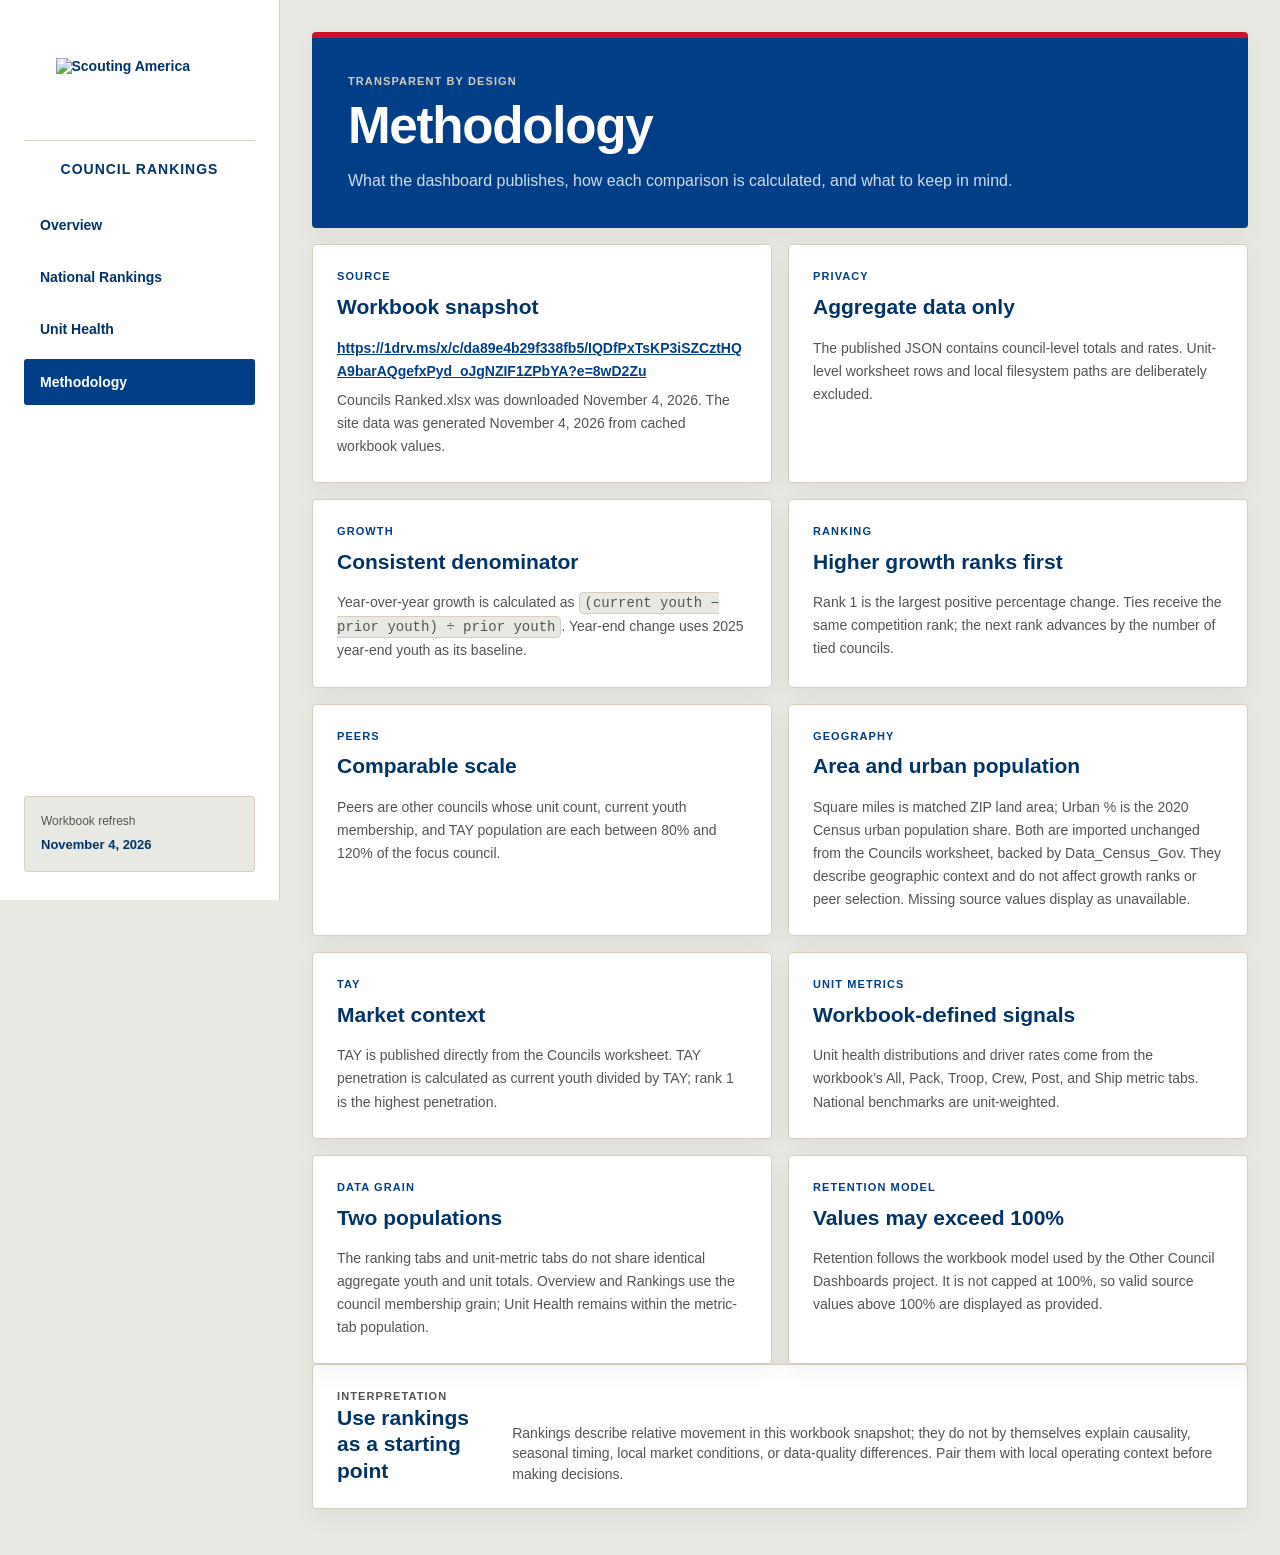
==== about.html @ 2dc992a2 "Add source-backed urban population and land area context" ====
<!doctype html>
<html lang="en">
<head>
  <meta charset="utf-8">
  <meta name="viewport" content="width=device-width, initial-scale=1">
  <meta name="description" content="Methodology and source notes for the council ranking dashboard.">
  <title>Methodology · Council Performance Rankings</title>
  <link rel="stylesheet" href="assets/dashboard.css?v=20261104-geography">
</head>
<body data-page="about">
  <div class="app-shell">
    <aside class="sidebar" aria-label="Council ranking navigation">
      <a class="brand" href="index.html" aria-label="Council Rankings home"><img src="assets/scouting-america-signature.png" alt="Scouting America" width="660" height="110"><span>Council Rankings</span></a>
      <nav>
        <a href="index.html">Overview</a>
        <a href="rankings.html">National Rankings</a>
        <a href="unit-health.html">Unit Health</a>
        <a class="active" aria-current="page" href="about.html">Methodology</a>
      </nav>
      <div class="sidebar-note"><span>Workbook refresh</span><strong data-source-date>Loading…</strong></div>
    </aside>
    <main>
      <header class="hero compact-hero">
        <div><p class="eyebrow">Transparent by design</p><h1>Methodology</h1><p class="lede">What the dashboard publishes, how each comparison is calculated, and what to keep in mind.</p></div>
      </header>

      <section class="method-grid">
        <article class="panel"><p class="section-kicker">Source</p><h2>Workbook snapshot</h2><p id="methodSource">Loading source metadata…</p></article>
        <article class="panel"><p class="section-kicker">Privacy</p><h2>Aggregate data only</h2><p>The published JSON contains council-level totals and rates. Unit-level worksheet rows and local filesystem paths are deliberately excluded.</p></article>
        <article class="panel"><p class="section-kicker">Growth</p><h2>Consistent denominator</h2><p>Year-over-year growth is calculated as <code>(current youth − prior youth) ÷ prior youth</code>. Year-end change uses 2025 year-end youth as its baseline.</p></article>
        <article class="panel"><p class="section-kicker">Ranking</p><h2>Higher growth ranks first</h2><p>Rank 1 is the largest positive percentage change. Ties receive the same competition rank; the next rank advances by the number of tied councils.</p></article>
        <article class="panel"><p class="section-kicker">Peers</p><h2>Comparable scale</h2><p>Peers are other councils whose unit count, current youth membership, and TAY population are each between 80% and 120% of the focus council.</p></article>
        <article class="panel"><p class="section-kicker">Geography</p><h2>Area and urban population</h2><p>Square miles is matched ZIP land area; Urban % is the 2020 Census urban population share. Both are imported unchanged from the Councils worksheet, backed by Data_Census_Gov. They describe geographic context and do not affect growth ranks or peer selection. Missing source values display as unavailable.</p></article>
        <article class="panel"><p class="section-kicker">TAY</p><h2>Market context</h2><p>TAY is published directly from the Councils worksheet. TAY penetration is calculated as current youth divided by TAY; rank 1 is the highest penetration.</p></article>
        <article class="panel"><p class="section-kicker">Unit metrics</p><h2>Workbook-defined signals</h2><p>Unit health distributions and driver rates come from the workbook’s All, Pack, Troop, Crew, Post, and Ship metric tabs. National benchmarks are unit-weighted.</p></article>
        <article class="panel"><p class="section-kicker">Data grain</p><h2>Two populations</h2><p>The ranking tabs and unit-metric tabs do not share identical aggregate youth and unit totals. Overview and Rankings use the council membership grain; Unit Health remains within the metric-tab population.</p></article>
        <article class="panel"><p class="section-kicker">Retention model</p><h2>Values may exceed 100%</h2><p>Retention follows the workbook model used by the Other Council Dashboards project. It is not capped at 100%, so valid source values above 100% are displayed as provided.</p></article>
      </section>

      <section class="panel source-panel">
        <div><p class="section-kicker">Interpretation</p><h2>Use rankings as a starting point</h2></div>
        <p>Rankings describe relative movement in this workbook snapshot; they do not by themselves explain causality, seasonal timing, local market conditions, or data-quality differences. Pair them with local operating context before making decisions.</p>
      </section>
    </main>
  </div>
  <script src="assets/dashboard.js?v=20261104-geography"></script>
</body>
</html>
---- assets/dashboard.css ----
:root {
  /* Scouting America primary and secondary palette, brand guide pp. 14–16. */
  color-scheme: light dark;
  --blue-900: #003366;
  --blue-700: #003F87;
  --blue-500: #003F87;
  --cyan: #003F87;
  --purple: #003366;
  --orange: #AD9D7B;
  --red: #CE1126;
  --green: #003F87;
  --tan: #D6CEBD;
  --pale-blue: #9AB3D5;
  --ink: #232528;
  --muted: #515354;
  --line: #D6CEBD;
  --soft: #E9E9E4;
  --panel: #FFFFFF;
  --panel-2: #E9E9E4;
  --control-bg: #FFFFFF;
  --track: #E9E9E4;
  --table-head-bg: #003366;
  --table-head-ink: #FFFFFF;
  --row-hover: #E9E9E4;
  --shadow: 0 8px 24px rgba(35, 37, 40, .06);
}

* { box-sizing: border-box; }
html { scroll-behavior: smooth; }
body {
  margin: 0;
  overflow-x: hidden;
  background: var(--soft);
  color: var(--ink);
  font-family: Arial, Helvetica, sans-serif;
  font-size: 14px;
  line-height: 1.45;
}
button, input, select { font: inherit; }
a { color: inherit; }
h1, h2, h3, p { margin-top: 0; }
h1 { margin-bottom: 16px; max-width: 780px; font-size: clamp(34px, 4vw, 52px); line-height: 1.06; font-weight: 800; letter-spacing: -.025em; }
h2 { margin-bottom: 0; color: var(--blue-900); font-size: 21px; line-height: 1.25; font-weight: 700; }
h3 { margin: 0 0 8px; font-size: 16px; }
code { border: 1px solid var(--line); border-radius: 5px; padding: 2px 5px; background: var(--panel-2); }

.app-shell { min-height: 100vh; display: grid; grid-template-columns: 280px minmax(0, 1fr); }
.sidebar {
  position: sticky;
  top: 0;
  height: 100vh;
  display: flex;
  flex-direction: column;
  gap: 24px;
  padding: 28px 24px;
  color: var(--blue-900);
  background: var(--panel);
  border-right: 1px solid var(--line);
}
.brand { display: grid; justify-items: center; color: var(--blue-900); font-size: 14px; font-weight: 700; line-height: 1.2; text-decoration: none; }
/* Keep at least one fleur-de-lis height of white clear space on every side. */
.brand img { display: block; box-sizing: content-box; width: 168px; height: auto; margin: 0 0 24px; padding: 30px; background: #FFFFFF; }
.brand > span { width: 100%; padding: 20px 0 0; border-top: 1px solid var(--line); letter-spacing: .07em; text-transform: uppercase; text-align: center; }
.sidebar nav { display: grid; gap: 6px; }
.sidebar nav a { color: var(--blue-900); text-decoration: none; border-radius: 3px; padding: 13px 16px; font-weight: 700; }
.sidebar nav a:hover { background: var(--soft); }
.sidebar nav a.active { color: #fff; background: var(--blue-700); }
.sidebar-note { margin-top: auto; display: grid; gap: 6px; padding: 16px; border: 1px solid var(--line); border-radius: 3px; background: var(--soft); }
.sidebar-note span { color: var(--muted); font-size: 12px; }
.sidebar-note strong { font-size: 13px; }

main { min-width: 0; width: 100%; max-width: 1800px; margin: 0 auto; padding: 32px; }
.hero {
  min-height: 230px;
  display: flex;
  justify-content: space-between;
  align-items: end;
  gap: 28px;
  padding: 36px;
  color: #fff;
  background: var(--blue-700);
  border-top: 6px solid var(--red);
  border-radius: 4px;
  box-shadow: var(--shadow);
}
.compact-hero { min-height: 190px; align-items: center; }
.eyebrow, .section-kicker { margin: 0 0 9px; color: var(--blue-700); font-size: 11px; letter-spacing: .1em; font-weight: 700; text-transform: uppercase; }
.hero .eyebrow { color: var(--tan); }
.lede { max-width: 720px; margin-bottom: 0; color: rgba(255, 255, 255, .82); font-size: 16px; }
.hero-actions { width: min(360px, 100%); flex: 0 0 min(360px, 35%); display: grid; gap: 10px; }
.filter-note { margin: 0; color: rgba(255, 255, 255, .76); font-size: 12px; font-weight: 750; }
.control { min-width: 0; display: grid; gap: 5px; color: var(--muted); font-size: 12px; font-weight: 750; }
.control.light { color: rgba(255, 255, 255, .78); }
select, input { width: 100%; min-width: 0; height: 44px; border: 1px solid var(--muted); border-radius: 3px; padding: 0 12px; color: var(--ink); background: var(--control-bg); }
.hero select { color-scheme: light; border-color: #fff; color: #003366; background: #fff; }
:focus-visible { outline: 3px solid var(--pale-blue); outline-offset: 3px; }

.kpi-grid { display: grid; grid-template-columns: repeat(4, minmax(132px, 1fr)); gap: 14px; margin: 16px 0; }
.compact-kpis { grid-template-columns: repeat(4, minmax(150px, 1fr)); }
.kpi, .panel { min-width: 0; border: 1px solid var(--line); border-radius: 4px; background: var(--panel); box-shadow: var(--shadow); }
.kpi { min-height: 140px; display: grid; align-content: space-between; padding: 20px 16px; border-top: 4px solid var(--blue-500); }
.kpi.good { border-top-color: var(--green); }
.kpi.warning { border-top-color: var(--orange); }
.kpi.danger { border-top-color: var(--red); }
.kpi.teal { border-top-color: var(--cyan); }
.kpi-label { color: var(--muted); font-size: 11px; font-weight: 820; text-transform: uppercase; }
.kpi-value { margin: 12px 0 6px; color: var(--blue-900); font-size: clamp(25px, 3vw, 33px); line-height: 1; font-weight: 700; font-variant-numeric: tabular-nums; overflow-wrap: anywhere; }
.kpi-sub { color: var(--muted); font-size: 12px; overflow-wrap: anywhere; }

.focus-grid { display: grid; grid-template-columns: repeat(2, minmax(0, 1fr)); gap: 16px; }
.dashboard-grid { display: grid; grid-template-columns: minmax(0, 1.35fr) minmax(320px, .65fr); gap: 16px; align-items: start; }
.panel { margin-bottom: 16px; padding: 24px; overflow: hidden; }
.panel-head { display: flex; justify-content: space-between; align-items: center; gap: 16px; margin-bottom: 16px; }
.panel-head.compact { margin-bottom: 12px; }
.panel-intro { margin: -5px 0 15px; color: var(--muted); }
.detail-link { display: inline-flex; align-items: center; min-height: 36px; border: 1px solid var(--blue-700); border-radius: 3px; padding: 6px 12px; color: var(--blue-700); background: var(--panel); font-size: 12px; font-weight: 700; text-decoration: none; white-space: nowrap; }
.detail-link:hover { text-decoration: underline; }
.count-pill, .status { display: inline-flex; align-items: center; justify-content: center; min-height: 25px; border-radius: 999px; padding: 3px 9px; font-size: 12px; font-weight: 820; white-space: nowrap; }
.count-pill { color: var(--blue-900); background: var(--soft); }
.status.good { color: #fff; background: var(--blue-700); }
.status.warn { color: var(--ink); background: var(--tan); }
.status.bad { color: #fff; background: var(--red); }

.chart-list, .comparison-list { display: grid; gap: 10px; }
.chart-row { display: grid; grid-template-columns: minmax(140px, 230px) minmax(110px, 1fr) 78px; gap: 12px; align-items: center; }
.chart-label { min-width: 0; display: grid; gap: 2px; font-weight: 720; }
.chart-label span { color: var(--muted); font-size: 11px; font-weight: 650; }
.bar { height: 14px; overflow: hidden; border-radius: 999px; background: var(--track); }
.bar span { display: block; height: 100%; min-width: 2px; border-radius: inherit; background: var(--blue-700); }
.bar.negative span { background: var(--red); }
.bar-value { text-align: right; font-variant-numeric: tabular-nums; font-weight: 750; }
.signal-list { display: grid; gap: 10px; }
.signal { border: 0; border-left: 3px solid var(--tan); border-radius: 0; padding: 12px 16px; background: var(--soft); }
.signal strong { display: block; margin-bottom: 4px; font-size: 15px; }
.signal p { margin: 0; color: var(--muted); }

.table-wrap { width: 100%; max-width: 100%; max-height: 560px; overflow: auto; border: 1px solid var(--line); border-radius: 8px; }
.table-wrap.tall { max-height: calc(100vh - 360px); min-height: 420px; }
table { width: 100%; min-width: 760px; border-collapse: collapse; }
th, td { padding: 10px 11px; border-bottom: 1px solid var(--line); text-align: left; vertical-align: middle; }
th { position: sticky; top: 0; z-index: 1; color: var(--table-head-ink); background: var(--table-head-bg); font-size: 12px; font-weight: 780; }
tbody tr:hover { background: var(--row-hover); }
tbody tr.focus-row { background: var(--soft); box-shadow: inset 4px 0 var(--blue-700); }
.num { text-align: right; font-variant-numeric: tabular-nums; }
.positive { color: var(--green); }
.negative { color: var(--red); }
.muted { color: var(--muted); }

.metric-stack { display: grid; gap: 2px; }
.metric-line { display: flex; justify-content: space-between; gap: 16px; padding: 11px 0; border-bottom: 1px solid var(--line); }
.metric-line:last-child { border-bottom: 0; }
.metric-line span { color: var(--muted); }
.metric-line strong { text-align: right; font-variant-numeric: tabular-nums; }
.source-panel { display: flex; justify-content: space-between; align-items: end; gap: 24px; }
.source-panel p { max-width: 820px; margin: 0; color: var(--muted); }
.source-link { display: block; margin-bottom: 6px; color: var(--cyan); font-weight: 750; overflow-wrap: anywhere; }
.source-link + span { display: block; }

.toolbar { display: grid; grid-template-columns: 1.3fr .8fr 1.3fr .8fr; gap: 16px; margin: 16px 0; padding: 20px; border: 1px solid var(--line); border-radius: 4px; background: var(--panel); }
.toolbar.two-up { grid-template-columns: repeat(2, minmax(0, 1fr)); }

.mix-chart { display: grid; gap: 18px; }
.mix-total { display: grid; grid-template-columns: repeat(3, 1fr); gap: 10px; }
.mix-segment { padding: 14px; border: 1px solid var(--line); border-radius: 8px; background: var(--panel-2); }
.mix-segment strong { display: block; margin-bottom: 3px; font-size: 25px; font-variant-numeric: tabular-nums; }
.mix-segment span { color: var(--muted); font-size: 12px; }
.mix-segment.low { border-top: 4px solid var(--red); }
.mix-segment.mid { border-top: 4px solid var(--orange); }
.mix-segment.high { border-top: 4px solid var(--green); }
.stacked-bar { height: 24px; display: flex; overflow: hidden; border-radius: 999px; background: var(--track); }
.stacked-bar span { height: 100%; min-width: 2px; }
.stacked-bar .low { background: var(--red); }
.stacked-bar .mid { background: var(--orange); }
.stacked-bar .high { background: var(--green); }
.comparison-row { display: grid; grid-template-columns: minmax(130px, 1fr) repeat(2, minmax(74px, .45fr)); gap: 12px; align-items: center; padding: 10px 0; border-bottom: 1px solid var(--line); }
.comparison-row:last-child { border-bottom: 0; }
.comparison-row span { color: var(--muted); }
.comparison-row strong { text-align: right; font-variant-numeric: tabular-nums; }
.comparison-head { color: var(--muted); font-size: 11px; font-weight: 820; text-transform: uppercase; }

.method-grid { display: grid; grid-template-columns: repeat(2, minmax(0, 1fr)); gap: 16px; margin-top: 16px; }
.method-grid .panel { margin: 0; }
.method-grid .panel p:last-child { margin: 16px 0 0; color: var(--muted); line-height: 1.65; }
.loading, .empty-state { padding: 18px; color: var(--muted); text-align: center; }
.error-banner { margin: 16px 0; border: 2px solid var(--red); border-radius: 4px; padding: 14px; color: var(--red); background: var(--panel); }

@media (max-width: 1180px) {
  .kpi-grid { grid-template-columns: repeat(3, minmax(0, 1fr)); }
  .compact-kpis { grid-template-columns: repeat(2, minmax(0, 1fr)); }
  .dashboard-grid, .focus-grid { grid-template-columns: 1fr; }
  .toolbar { grid-template-columns: repeat(2, minmax(0, 1fr)); }
  .hero { align-items: start; flex-direction: column; }
  .hero-actions { width: min(440px, 100%); flex-basis: auto; }
}

@media (max-width: 900px) {
  .app-shell { grid-template-columns: 1fr; }
  .sidebar { position: relative; height: auto; gap: 16px; padding: 16px; border-bottom: 1px solid var(--line); border-right: 0; }
  .brand img { width: 168px; }
  .sidebar nav { grid-template-columns: repeat(4, minmax(0, 1fr)); }
  .sidebar nav a { padding: 9px 8px; text-align: center; font-size: 12px; }
  .sidebar-note { display: none; }
  main { padding: 14px; }
  .hero { min-height: 0; padding: 24px; }
  .kpi-grid, .compact-kpis, .toolbar, .toolbar.two-up, .method-grid { grid-template-columns: 1fr; }
  .chart-row { grid-template-columns: 1fr; gap: 6px; }
  .bar-value { text-align: left; }
  .source-panel { align-items: start; flex-direction: column; }
}

@media (max-width: 560px) {
  .brand > span { padding-top: 14px; }
  .sidebar nav { grid-template-columns: repeat(2, minmax(0, 1fr)); }
  .mix-total { grid-template-columns: 1fr; }
  .comparison-row { grid-template-columns: 1fr 1fr; }
  .comparison-row > :first-child { grid-column: 1 / -1; }
}

@media (prefers-color-scheme: dark) {
  :root {
    --blue-900: #9AB3D5;
    --blue-500: #9AB3D5;
    --cyan: #9AB3D5;
    --green: #9AB3D5;
    --ink: #FFFFFF;
    --muted: #D6CEBD;
    --line: #515354;
    --soft: #232528;
    --panel: #232528;
    --panel-2: #003366;
    --control-bg: #232528;
    --track: #515354;
    --row-hover: #003366;
    --shadow: none;
  }
  .hero { background: #003366; }
  .section-kicker { color: var(--pale-blue); }
  .sidebar-note, .signal, .count-pill, .mix-segment { background: var(--panel-2); }
  .sidebar nav a:hover, tbody tr.focus-row { background: #003366; }
  .sidebar nav a.active { background: #003F87; }
  .detail-link { color: var(--pale-blue); border-color: var(--pale-blue); }
  /* Red stays at its specified value; signed text uses white for contrast. */
  .negative, .error-banner { color: #FFFFFF; }
}
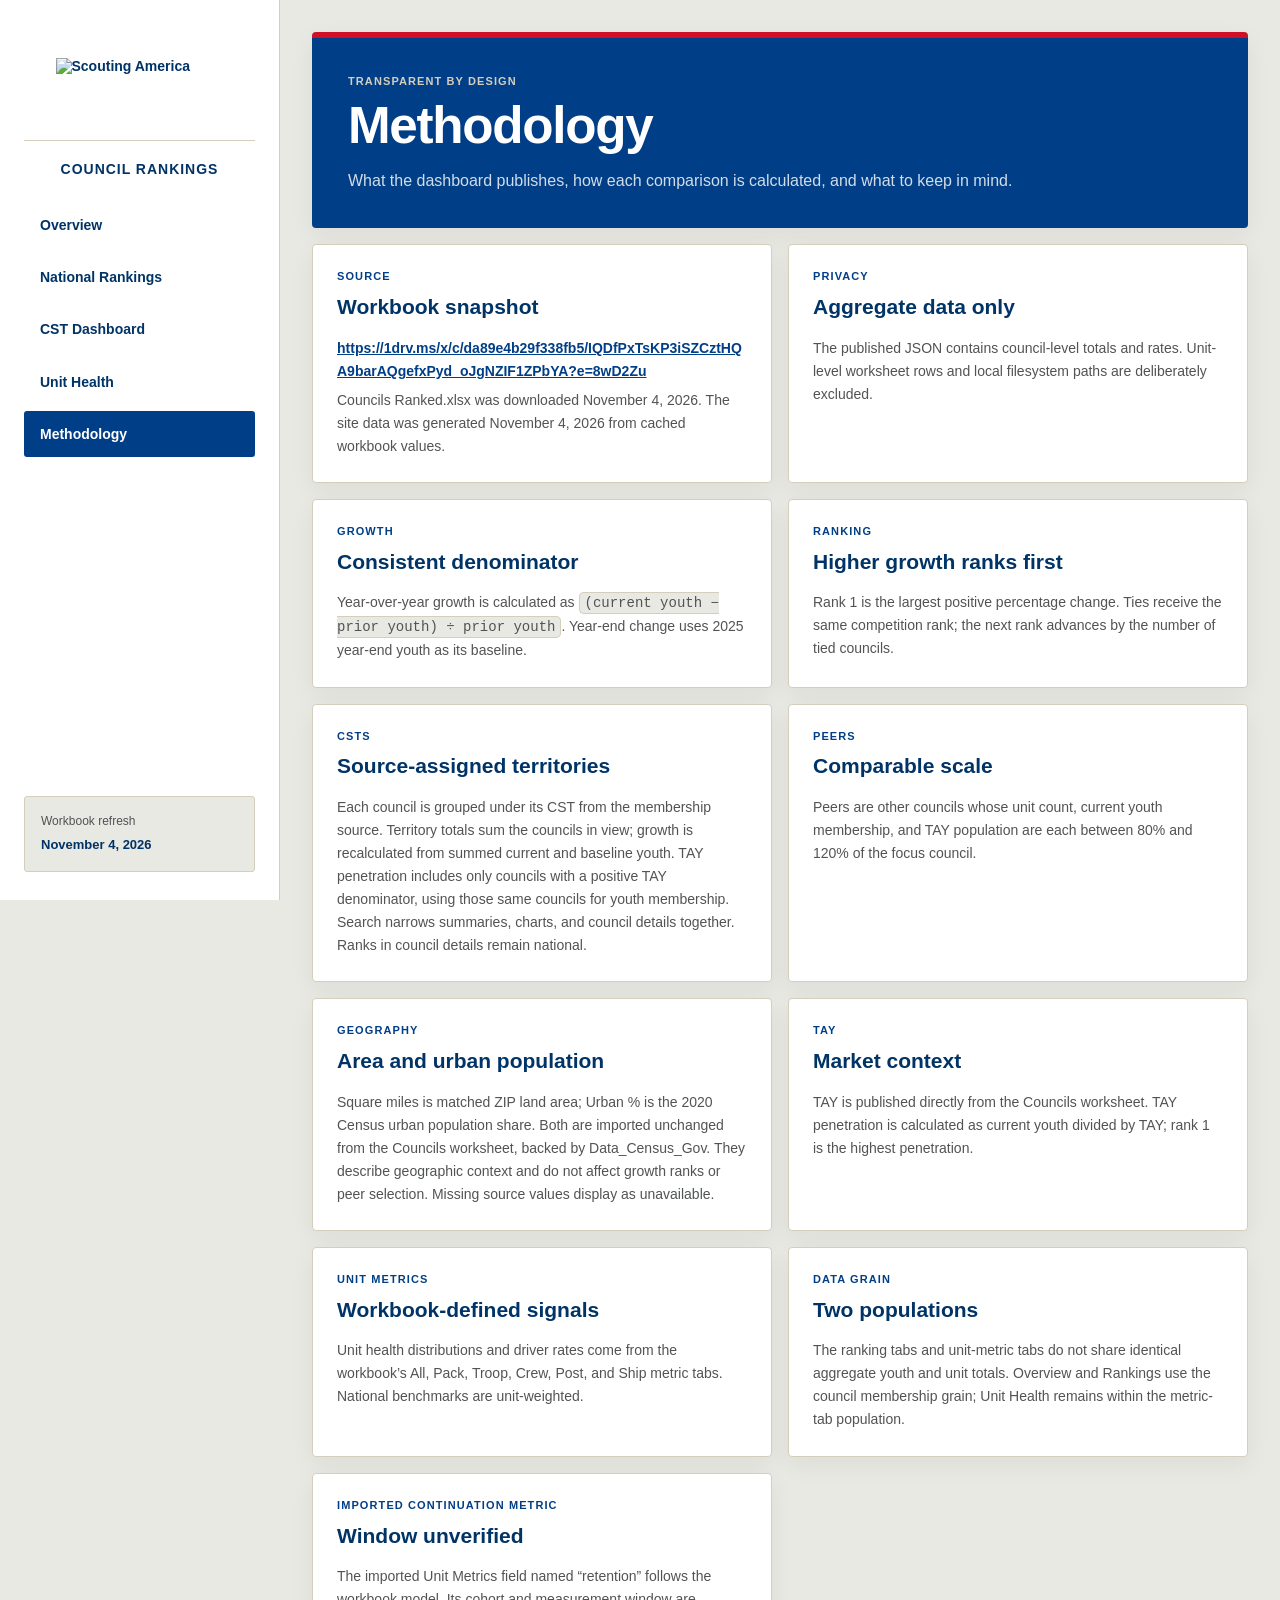
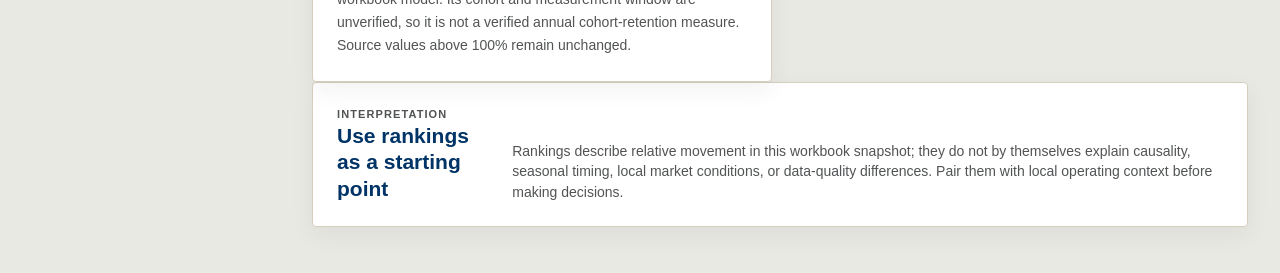
==== commit e70c1a2b: "Add CST dashboards with source-assigned council details" ====
--- a/about.html
+++ b/about.html
@@ -5,7 +5,7 @@
   <meta name="viewport" content="width=device-width, initial-scale=1">
   <meta name="description" content="Methodology and source notes for the council ranking dashboard.">
   <title>Methodology · Council Performance Rankings</title>
-  <link rel="stylesheet" href="assets/dashboard.css?v=20261104-geography">
+  <link rel="stylesheet" href="assets/dashboard.css?v=20261104-cst">
 </head>
 <body data-page="about">
   <div class="app-shell">
@@ -14,6 +14,7 @@
       <nav>
         <a href="index.html">Overview</a>
         <a href="rankings.html">National Rankings</a>
+        <a href="cst.html">CST Dashboard</a>
         <a href="unit-health.html">Unit Health</a>
         <a class="active" aria-current="page" href="about.html">Methodology</a>
       </nav>
@@ -29,12 +30,13 @@
         <article class="panel"><p class="section-kicker">Privacy</p><h2>Aggregate data only</h2><p>The published JSON contains council-level totals and rates. Unit-level worksheet rows and local filesystem paths are deliberately excluded.</p></article>
         <article class="panel"><p class="section-kicker">Growth</p><h2>Consistent denominator</h2><p>Year-over-year growth is calculated as <code>(current youth − prior youth) ÷ prior youth</code>. Year-end change uses 2025 year-end youth as its baseline.</p></article>
         <article class="panel"><p class="section-kicker">Ranking</p><h2>Higher growth ranks first</h2><p>Rank 1 is the largest positive percentage change. Ties receive the same competition rank; the next rank advances by the number of tied councils.</p></article>
+        <article class="panel"><p class="section-kicker">CSTs</p><h2>Source-assigned territories</h2><p>Each council is grouped under its CST from the membership source. Territory totals sum the councils in view; growth is recalculated from summed current and baseline youth. TAY penetration includes only councils with a positive TAY denominator, using those same councils for youth membership. Search narrows summaries, charts, and council details together. Ranks in council details remain national.</p></article>
         <article class="panel"><p class="section-kicker">Peers</p><h2>Comparable scale</h2><p>Peers are other councils whose unit count, current youth membership, and TAY population are each between 80% and 120% of the focus council.</p></article>
         <article class="panel"><p class="section-kicker">Geography</p><h2>Area and urban population</h2><p>Square miles is matched ZIP land area; Urban % is the 2020 Census urban population share. Both are imported unchanged from the Councils worksheet, backed by Data_Census_Gov. They describe geographic context and do not affect growth ranks or peer selection. Missing source values display as unavailable.</p></article>
         <article class="panel"><p class="section-kicker">TAY</p><h2>Market context</h2><p>TAY is published directly from the Councils worksheet. TAY penetration is calculated as current youth divided by TAY; rank 1 is the highest penetration.</p></article>
         <article class="panel"><p class="section-kicker">Unit metrics</p><h2>Workbook-defined signals</h2><p>Unit health distributions and driver rates come from the workbook’s All, Pack, Troop, Crew, Post, and Ship metric tabs. National benchmarks are unit-weighted.</p></article>
         <article class="panel"><p class="section-kicker">Data grain</p><h2>Two populations</h2><p>The ranking tabs and unit-metric tabs do not share identical aggregate youth and unit totals. Overview and Rankings use the council membership grain; Unit Health remains within the metric-tab population.</p></article>
-        <article class="panel"><p class="section-kicker">Retention model</p><h2>Values may exceed 100%</h2><p>Retention follows the workbook model used by the Other Council Dashboards project. It is not capped at 100%, so valid source values above 100% are displayed as provided.</p></article>
+        <article class="panel"><p class="section-kicker">Imported continuation metric</p><h2>Window unverified</h2><p>The imported Unit Metrics field named “retention” follows the workbook model. Its cohort and measurement window are unverified, so it is not a verified annual cohort-retention measure. Source values above 100% remain unchanged.</p></article>
       </section>
 
       <section class="panel source-panel">
@@ -43,6 +45,6 @@
       </section>
     </main>
   </div>
-  <script src="assets/dashboard.js?v=20261104-geography"></script>
+  <script src="assets/dashboard.js?v=20261104-cst"></script>
 </body>
 </html>
--- a/assets/dashboard.css
+++ b/assets/dashboard.css
@@ -184,6 +184,40 @@
 .loading, .empty-state { padding: 18px; color: var(--muted); text-align: center; }
 .error-banner { margin: 16px 0; border: 2px solid var(--red); border-radius: 4px; padding: 14px; color: var(--red); background: var(--panel); }
 
+.sr-only { position: absolute; width: 1px; height: 1px; padding: 0; margin: -1px; overflow: hidden; clip: rect(0, 0, 0, 0); white-space: nowrap; border: 0; }
+.cst-navigation { margin-top: 16px; }
+.cst-links { display: grid; grid-template-columns: repeat(auto-fit, minmax(100px, 1fr)); gap: 8px; }
+.cst-link { display: grid; gap: 4px; padding: 12px; border: 1px solid var(--line); border-radius: 3px; text-decoration: none; color: var(--blue-900); }
+.cst-link span { font-size: 12px; color: var(--muted); }
+.cst-link:hover { background: var(--soft); }
+.cst-link.selected { background: var(--blue-700); color: #FFFFFF; border-color: var(--blue-700); }
+.cst-link.selected span { color: #FFFFFF; }
+.cst-toolbar { grid-template-columns: minmax(0, 1.4fr) minmax(0, 1fr) auto; align-items: end; }
+.cst-toolbar button { height: 44px; justify-content: center; }
+button.detail-link { cursor: pointer; }
+.board-actions { display: flex; flex-wrap: wrap; gap: 8px; }
+.cst-growth-track { position: relative; height: 18px; background: var(--track); border-radius: 3px; }
+.cst-growth-track::after { content: ""; position: absolute; top: -3px; bottom: -3px; left: 50%; width: 1px; background: var(--muted); }
+.cst-growth-track span { position: absolute; height: 100%; background: var(--blue-700); }
+.cst-growth-track .decline { background: var(--red); }
+.territory-group { margin: 10px 0; border: 1px solid var(--line); border-radius: 4px; overflow: hidden; }
+.territory-summary, .council-summary { display: grid; grid-template-columns: 18px minmax(0, 1fr) 120px 110px; align-items: center; gap: 12px; padding: 16px; cursor: pointer; list-style: none; font-variant-numeric: tabular-nums; }
+.territory-summary::-webkit-details-marker, .council-summary::-webkit-details-marker { display: none; }
+.territory-summary::before, .council-summary::before { content: "▸"; color: var(--blue-900); }
+details[open] > .territory-summary::before, details[open] > .council-summary::before { content: "▾"; }
+.territory-summary { background: var(--panel-2); font-weight: 700; }
+.territory-summary > span:nth-last-child(-n+2), .council-summary > span:nth-last-child(-n+2) { text-align: right; }
+.territory-summary small, .council-summary small { display: block; margin-top: 4px; color: var(--muted); font-size: 12px; font-weight: 400; }
+.council-name { overflow-wrap: anywhere; }
+.council-record + .council-record { border-top: 1px solid var(--line); }
+.council-summary:hover { background: var(--row-hover); }
+.council-record[open] > .council-summary { box-shadow: inset 4px 0 var(--blue-500); }
+.council-detail { padding: 20px; border-top: 1px solid var(--line); }
+.council-detail-grid { display: grid; grid-template-columns: repeat(3, minmax(0, 1fr)); gap: 28px; margin-bottom: 24px; }
+.program-table table { min-width: 1300px; }
+.program-table tbody th { position: static; background: var(--panel); color: var(--ink); }
+.metric-caveat { margin: 12px 0 20px; font-size: 12px; color: var(--muted); }
+
 @media (max-width: 1180px) {
   .kpi-grid { grid-template-columns: repeat(3, minmax(0, 1fr)); }
   .compact-kpis { grid-template-columns: repeat(2, minmax(0, 1fr)); }
@@ -191,13 +225,14 @@
   .toolbar { grid-template-columns: repeat(2, minmax(0, 1fr)); }
   .hero { align-items: start; flex-direction: column; }
   .hero-actions { width: min(440px, 100%); flex-basis: auto; }
+  .council-detail-grid { grid-template-columns: 1fr; gap: 24px; }
 }
 
 @media (max-width: 900px) {
   .app-shell { grid-template-columns: 1fr; }
   .sidebar { position: relative; height: auto; gap: 16px; padding: 16px; border-bottom: 1px solid var(--line); border-right: 0; }
   .brand img { width: 168px; }
-  .sidebar nav { grid-template-columns: repeat(4, minmax(0, 1fr)); }
+  .sidebar nav { grid-template-columns: repeat(5, minmax(0, 1fr)); }
   .sidebar nav a { padding: 9px 8px; text-align: center; font-size: 12px; }
   .sidebar-note { display: none; }
   main { padding: 14px; }
@@ -206,6 +241,7 @@
   .chart-row { grid-template-columns: 1fr; gap: 6px; }
   .bar-value { text-align: left; }
   .source-panel { align-items: start; flex-direction: column; }
+  .cst-toolbar { grid-template-columns: 1fr; }
 }
 
 @media (max-width: 560px) {
@@ -214,6 +250,13 @@
   .mix-total { grid-template-columns: 1fr; }
   .comparison-row { grid-template-columns: 1fr 1fr; }
   .comparison-row > :first-child { grid-column: 1 / -1; }
+  .cst-board .panel-head { align-items: start; flex-direction: column; }
+  .territory-summary, .council-summary { grid-template-columns: 14px minmax(0, 1fr) auto; gap: 8px; padding: 14px 10px; }
+  .territory-summary > span:nth-last-child(2), .council-summary > span:nth-last-child(2) { grid-column: 2; text-align: left; }
+  .territory-summary > span:last-child, .council-summary > span:last-child { grid-column: 3; }
+  .council-name, .territory-summary > span:first-of-type { grid-column: 2 / -1; }
+  .council-detail { padding: 16px 10px; }
+  .cst-link { padding: 10px; }
 }
 
 @media (prefers-color-scheme: dark) {
@@ -239,6 +282,7 @@
   .sidebar nav a:hover, tbody tr.focus-row { background: #003366; }
   .sidebar nav a.active { background: #003F87; }
   .detail-link { color: var(--pale-blue); border-color: var(--pale-blue); }
+  .cst-growth-track .increase { background: var(--pale-blue); }
   /* Red stays at its specified value; signed text uses white for contrast. */
   .negative, .error-banner { color: #FFFFFF; }
 }
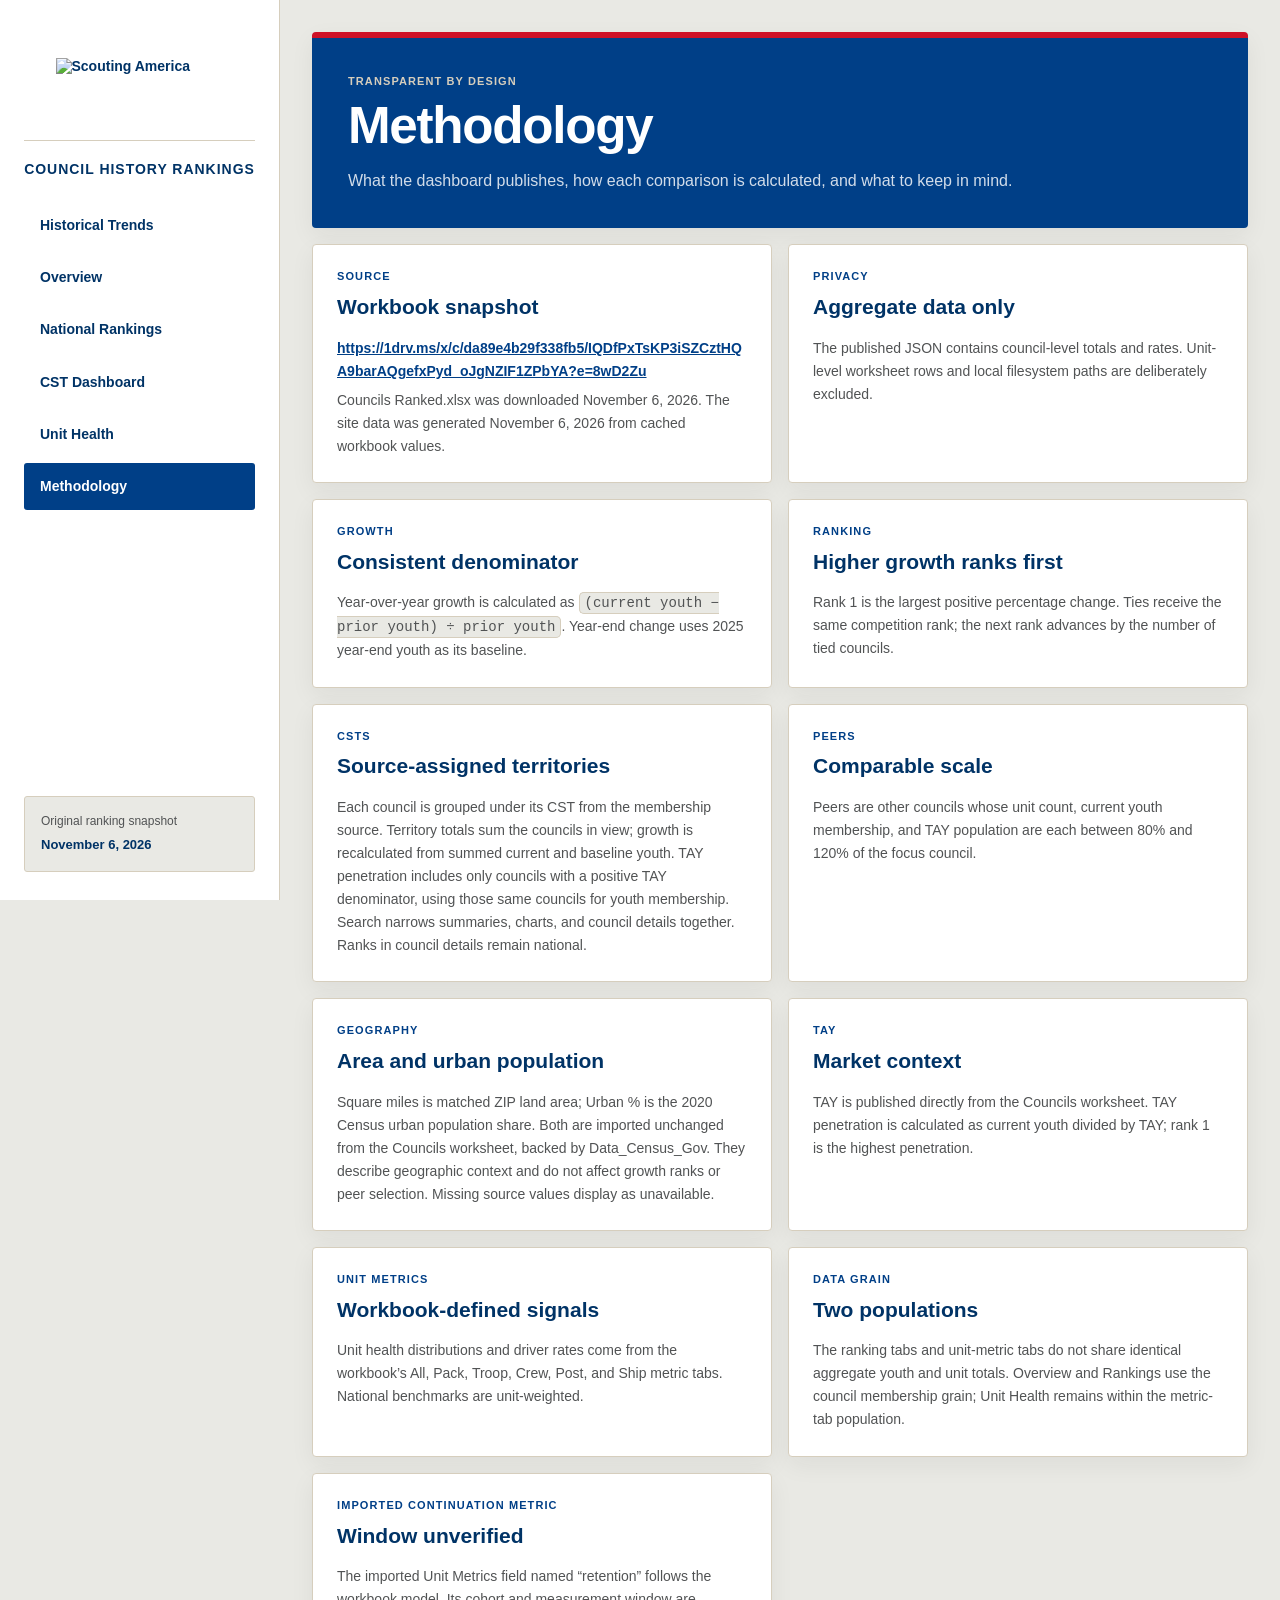
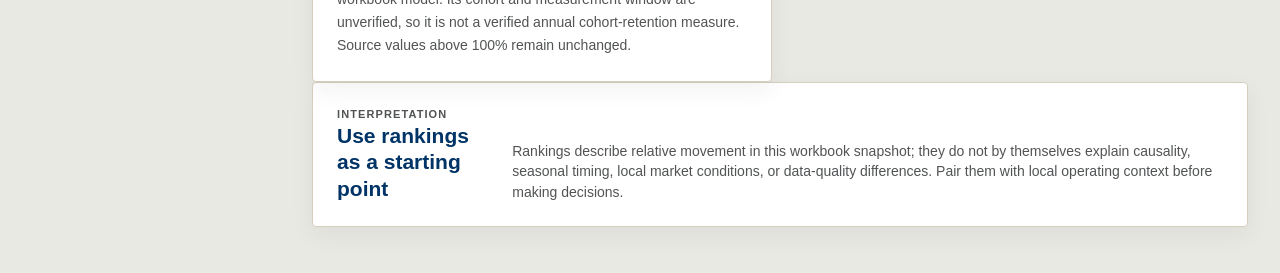
==== commit 4533d45a: "Add all-council historical trends and council year detail" ====
--- a/about.html
+++ b/about.html
@@ -10,15 +10,16 @@
 <body data-page="about">
   <div class="app-shell">
     <aside class="sidebar" aria-label="Council ranking navigation">
-      <a class="brand" href="index.html" aria-label="Council Rankings home"><img src="assets/scouting-america-signature.png" alt="Scouting America" width="660" height="110"><span>Council Rankings</span></a>
+      <a class="brand" href="overview.html" aria-label="Council Rankings home"><img src="assets/scouting-america-signature.png" alt="Scouting America" width="660" height="110"><span>Council History Rankings</span></a>
       <nav>
-        <a href="index.html">Overview</a>
+        <a href="index.html">Historical Trends</a>
+        <a href="overview.html">Overview</a>
         <a href="rankings.html">National Rankings</a>
         <a href="cst.html">CST Dashboard</a>
         <a href="unit-health.html">Unit Health</a>
         <a class="active" aria-current="page" href="about.html">Methodology</a>
       </nav>
-      <div class="sidebar-note"><span>Workbook refresh</span><strong data-source-date>Loading…</strong></div>
+      <div class="sidebar-note"><span>Original ranking snapshot</span><strong data-source-date>Loading…</strong></div>
     </aside>
     <main>
       <header class="hero compact-hero">
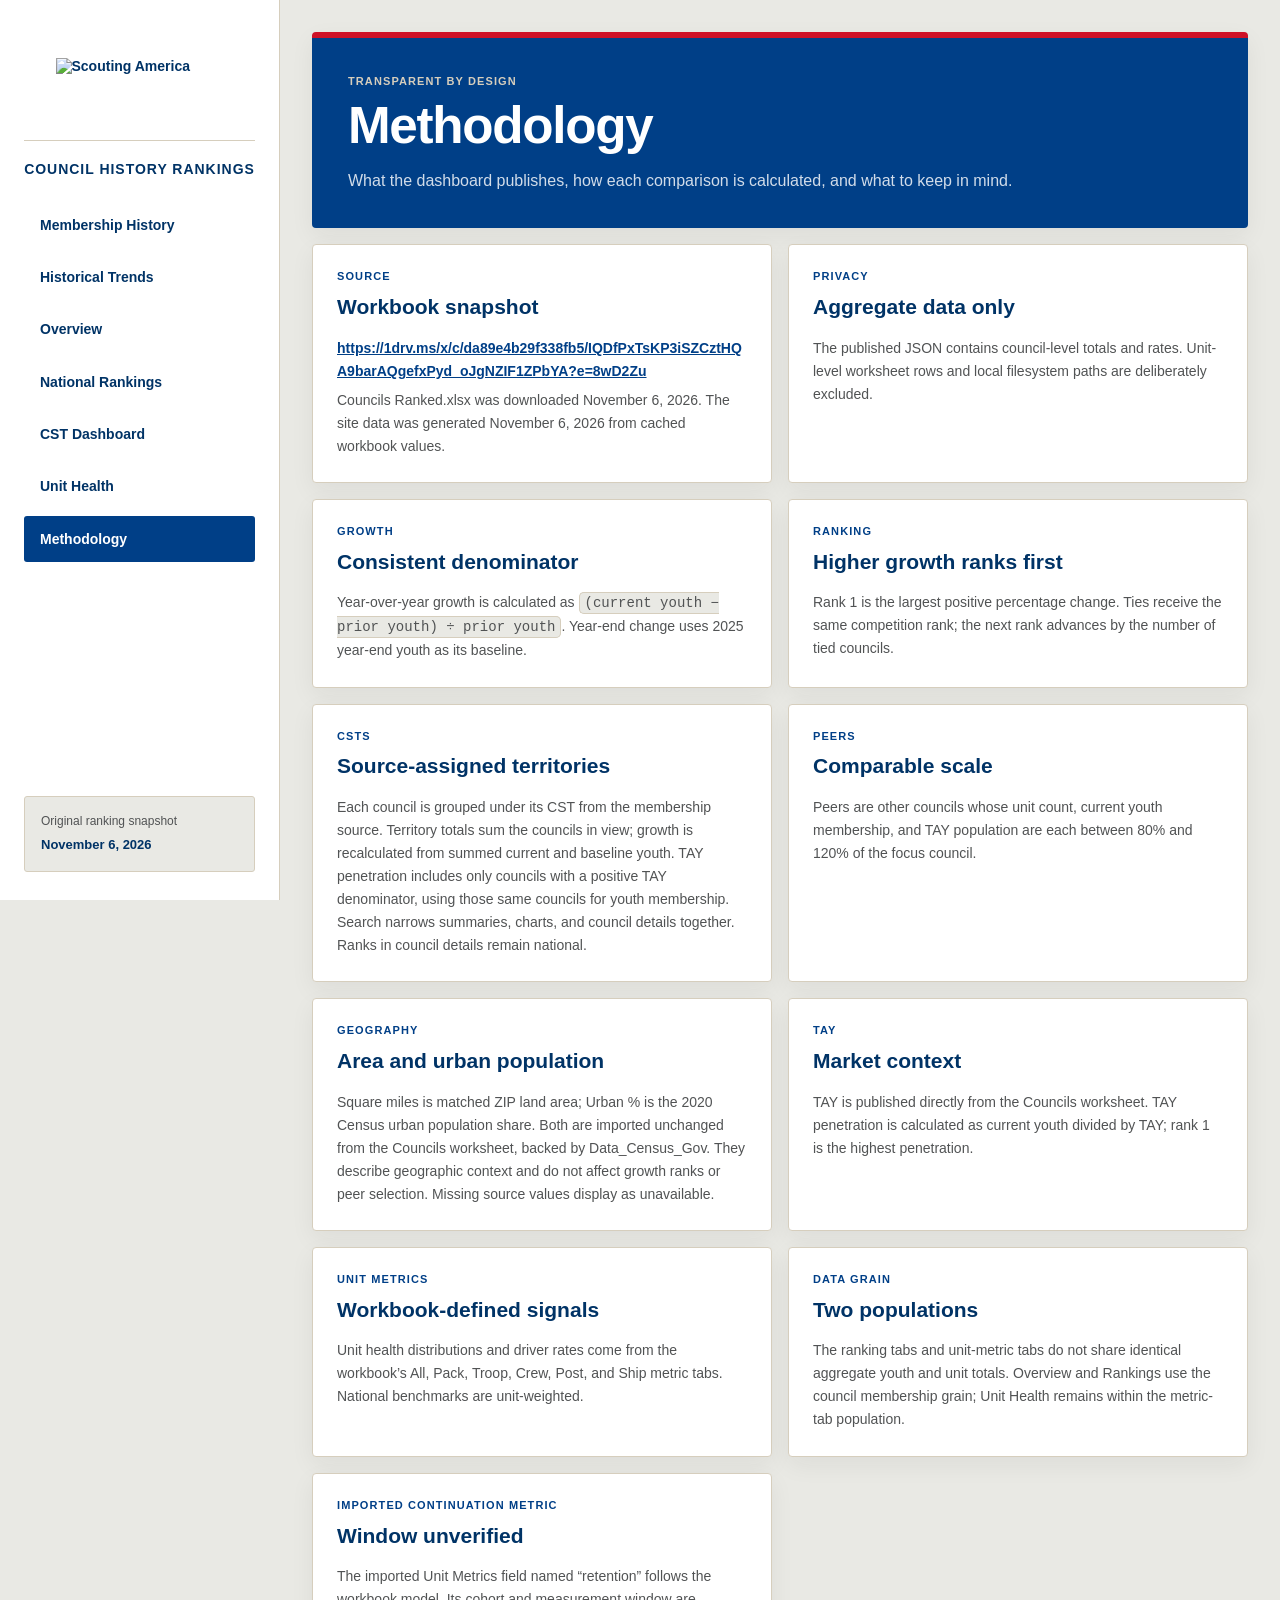
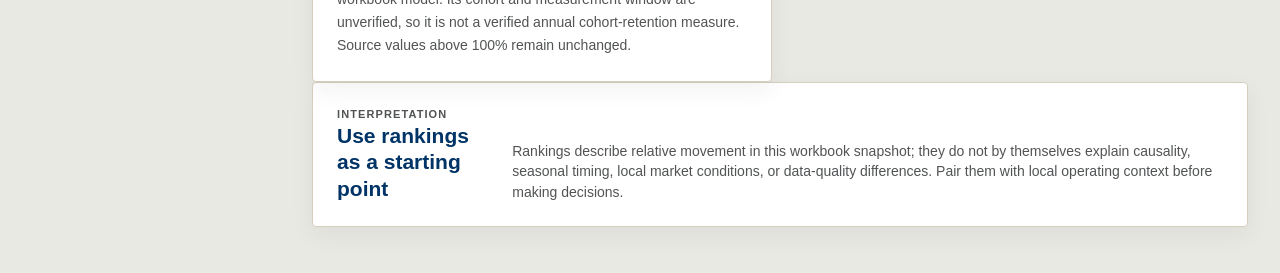
==== commit ef14dbc1: "Add council membership history with annual and monthly count views" ====
--- a/about.html
+++ b/about.html
@@ -11,7 +11,7 @@
   <div class="app-shell">
     <aside class="sidebar" aria-label="Council ranking navigation">
       <a class="brand" href="overview.html" aria-label="Council Rankings home"><img src="assets/scouting-america-signature.png" alt="Scouting America" width="660" height="110"><span>Council History Rankings</span></a>
-      <nav>
+      <nav><a href="membership-history.html">Membership History</a>
         <a href="index.html">Historical Trends</a>
         <a href="overview.html">Overview</a>
         <a href="rankings.html">National Rankings</a>
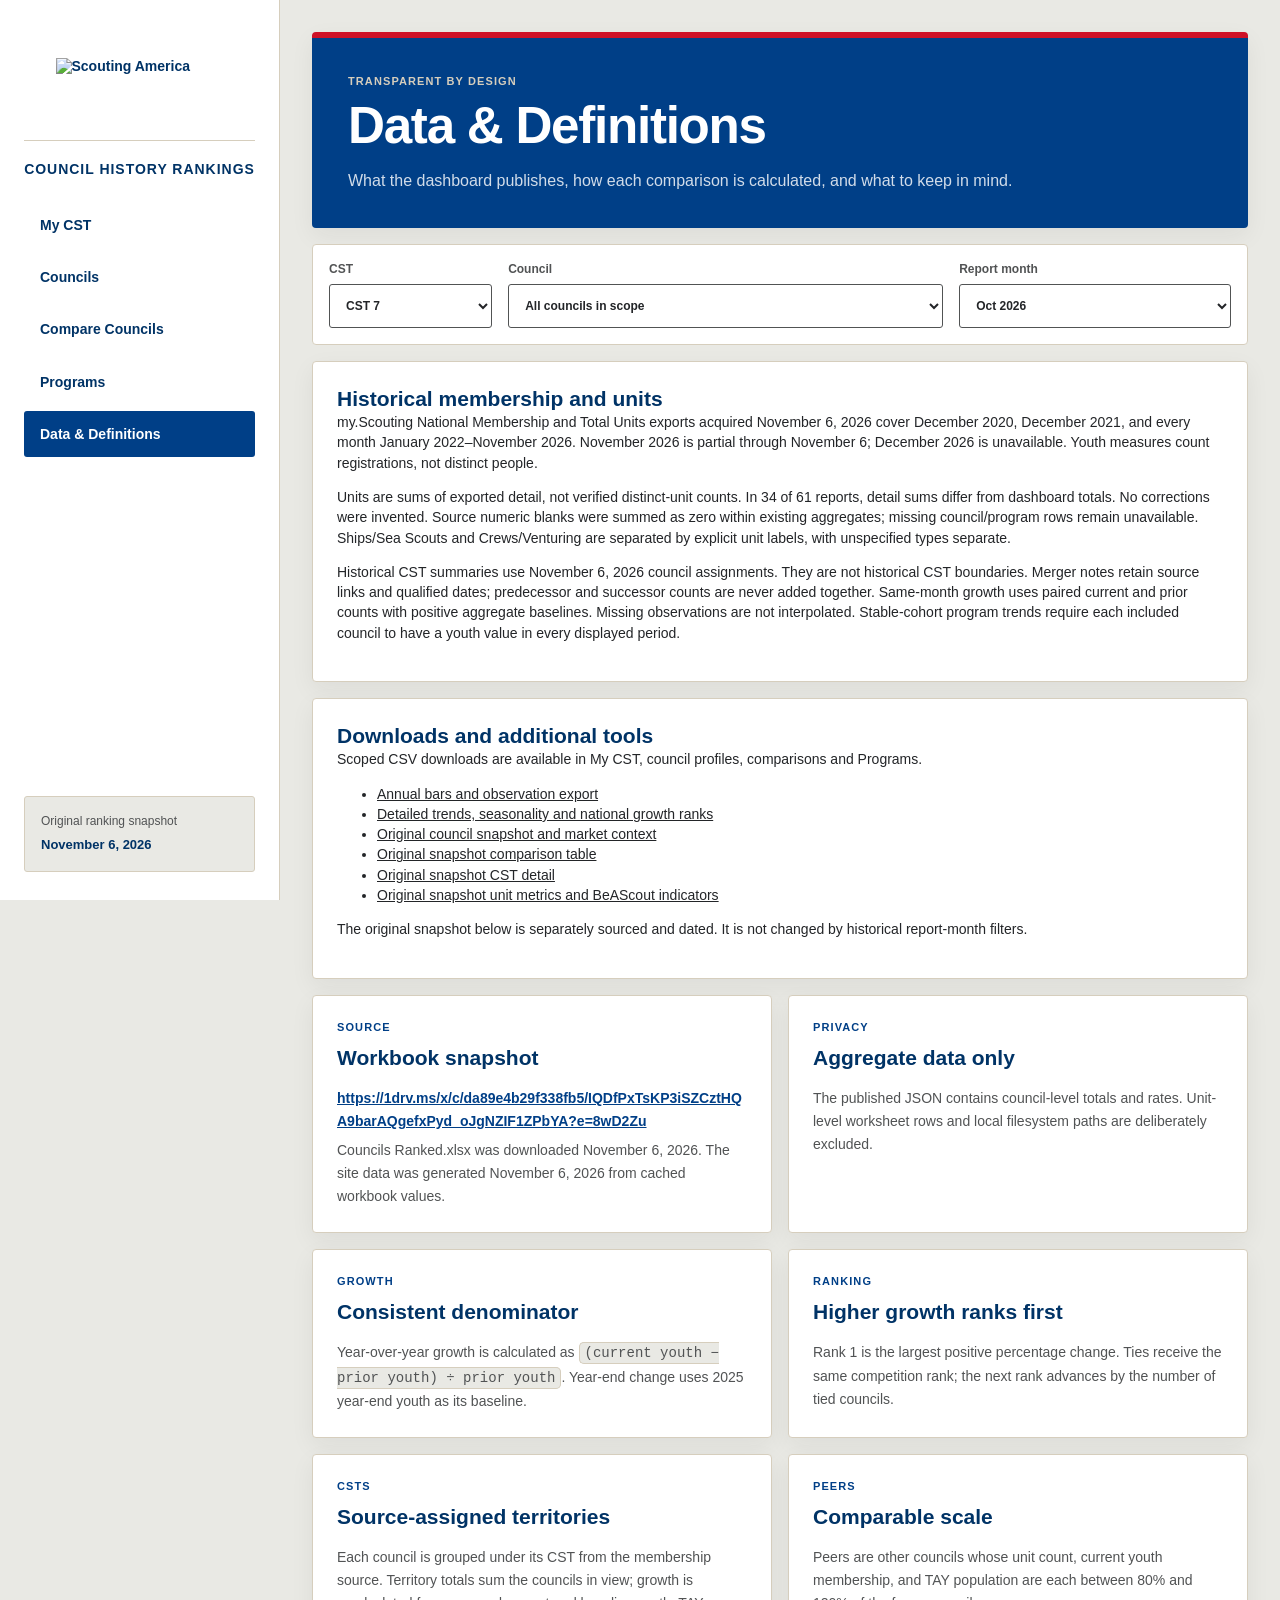
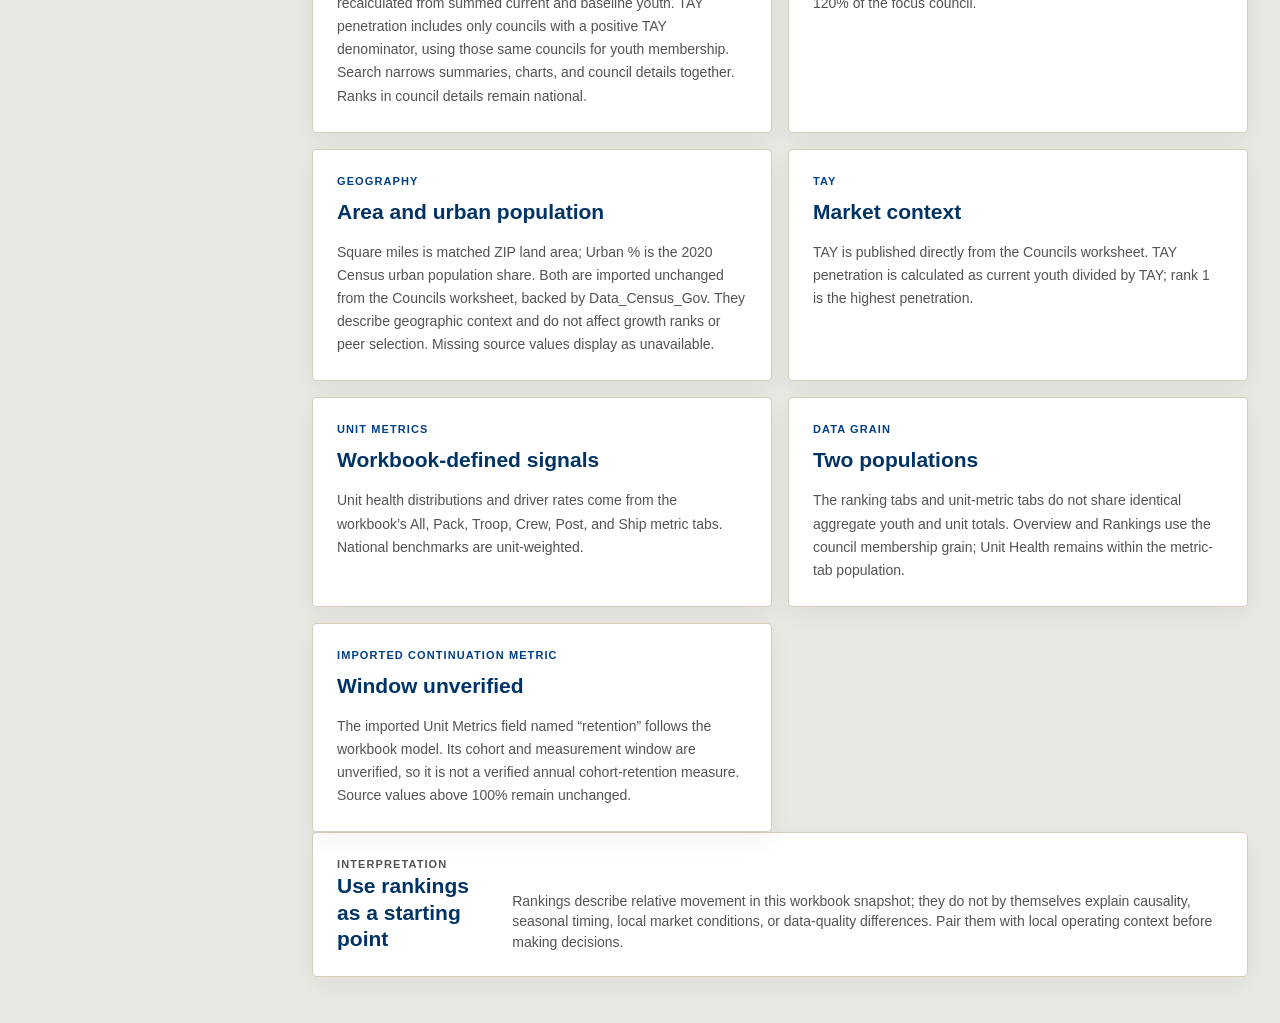
==== commit bea414dc: "Organize CST workspace around territories, councils, comparisons and programs" ====
--- a/about.html
+++ b/about.html
@@ -4,29 +4,22 @@
   <meta charset="utf-8">
   <meta name="viewport" content="width=device-width, initial-scale=1">
   <meta name="description" content="Methodology and source notes for the council ranking dashboard.">
-  <title>Methodology · Council Performance Rankings</title>
-  <link rel="stylesheet" href="assets/dashboard.css?v=20261104-cst">
+  <title>Data &amp; Definitions · Council History Rankings</title>
+  <link rel="stylesheet" href="assets/dashboard.css?v=20261104-cst"><link rel="stylesheet" href="assets/workspace.css">
 </head>
 <body data-page="about">
   <div class="app-shell">
     <aside class="sidebar" aria-label="Council ranking navigation">
-      <a class="brand" href="overview.html" aria-label="Council Rankings home"><img src="assets/scouting-america-signature.png" alt="Scouting America" width="660" height="110"><span>Council History Rankings</span></a>
-      <nav><a href="membership-history.html">Membership History</a>
-        <a href="index.html">Historical Trends</a>
-        <a href="overview.html">Overview</a>
-        <a href="rankings.html">National Rankings</a>
-        <a href="cst.html">CST Dashboard</a>
-        <a href="unit-health.html">Unit Health</a>
-        <a class="active" aria-current="page" href="about.html">Methodology</a>
-      </nav>
+      <a class="brand" href="index.html" aria-label="Council Rankings home"><img src="assets/scouting-america-signature.png" alt="Scouting America" width="660" height="110"><span>Council History Rankings</span></a>
+      <nav aria-label="Main navigation"><a href="index.html">My CST</a><a href="councils.html">Councils</a><a href="compare.html">Compare Councils</a><a href="programs.html">Programs</a><a href="about.html" class="active" aria-current="page">Data &amp; Definitions</a></nav>
       <div class="sidebar-note"><span>Original ranking snapshot</span><strong data-source-date>Loading…</strong></div>
     </aside>
     <main>
       <header class="hero compact-hero">
-        <div><p class="eyebrow">Transparent by design</p><h1>Methodology</h1><p class="lede">What the dashboard publishes, how each comparison is calculated, and what to keep in mind.</p></div>
+        <div><p class="eyebrow">Transparent by design</p><h1>Data &amp; Definitions</h1><p class="lede">What the dashboard publishes, how each comparison is calculated, and what to keep in mind.</p></div>
       </header>
 
-      <section class="method-grid">
+      <div id="definitionsScope"></div><section class="panel"><h2>Historical membership and units</h2><p>my.Scouting National Membership and Total Units exports acquired November 6, 2026 cover December 2020, December 2021, and every month January 2022–November 2026. November 2026 is partial through November 6; December 2026 is unavailable. Youth measures count registrations, not distinct people.</p><p>Units are sums of exported detail, not verified distinct-unit counts. In 34 of 61 reports, detail sums differ from dashboard totals. No corrections were invented. Source numeric blanks were summed as zero within existing aggregates; missing council/program rows remain unavailable. Ships/Sea Scouts and Crews/Venturing are separated by explicit unit labels, with unspecified types separate.</p><p>Historical CST summaries use November 6, 2026 council assignments. They are not historical CST boundaries. Merger notes retain source links and qualified dates; predecessor and successor counts are never added together. Same-month growth uses paired current and prior counts with positive aggregate baselines. Missing observations are not interpolated. Stable-cohort program trends require each included council to have a youth value in every displayed period.</p></section><section class="panel"><h2>Downloads and additional tools</h2><p>Scoped CSV downloads are available in My CST, council profiles, comparisons and Programs.</p><ul><li><a href="membership-history.html" data-scope-link>Annual bars and observation export</a></li><li><a href="trends.html" data-scope-link>Detailed trends, seasonality and national growth ranks</a></li><li><a href="overview.html" data-scope-link>Original council snapshot and market context</a></li><li><a href="rankings.html" data-scope-link>Original snapshot comparison table</a></li><li><a href="cst.html" data-scope-link>Original snapshot CST detail</a></li><li><a href="unit-health.html" data-scope-link>Original snapshot unit metrics and BeAScout indicators</a></li></ul><p>The original snapshot below is separately sourced and dated. It is not changed by historical report-month filters.</p></section><section class="method-grid">
         <article class="panel"><p class="section-kicker">Source</p><h2>Workbook snapshot</h2><p id="methodSource">Loading source metadata…</p></article>
         <article class="panel"><p class="section-kicker">Privacy</p><h2>Aggregate data only</h2><p>The published JSON contains council-level totals and rates. Unit-level worksheet rows and local filesystem paths are deliberately excluded.</p></article>
         <article class="panel"><p class="section-kicker">Growth</p><h2>Consistent denominator</h2><p>Year-over-year growth is calculated as <code>(current youth − prior youth) ÷ prior youth</code>. Year-end change uses 2025 year-end youth as its baseline.</p></article>
@@ -47,5 +40,5 @@
     </main>
   </div>
   <script src="assets/dashboard.js?v=20261104-cst"></script>
-</body>
+<script src="assets/navigation.js"></script></body>
 </html>
--- a/assets/workspace.css
+++ b/assets/workspace.css
@@ -0,0 +1 @@
+.workspace-header h1{font-size:36px;margin-bottom:10px}.workspace-header p,.workspace-footnote{color:var(--muted)}.workspace-header{margin-bottom:22px}.scope-toolbar{grid-template-columns:minmax(120px,.6fr) minmax(220px,1.6fr) minmax(150px,1fr);position:sticky;top:0;z-index:5;background:var(--panel);padding:16px;border:1px solid var(--line);border-radius:4px}.workspace-footnote{font-size:12px;margin-top:26px}.workspace-tabs,.program-buttons{display:flex;flex-wrap:wrap;gap:8px;margin:18px 0}.workspace-tabs a,.program-buttons button,.workspace-action{background:var(--panel);color:var(--blue-900);border:1px solid var(--line);padding:10px 14px;border-radius:4px;text-decoration:none;font-weight:bold;cursor:pointer}.workspace-tabs a[aria-current=page],.program-buttons button[aria-pressed=true]{background:var(--blue-700);color:white}.workspace-section{margin-top:22px}.workspace-table{min-width:650px}.workspace-table th:first-child{min-width:200px}.workspace-bar-row{display:grid;grid-template-columns:minmax(170px,1fr) 2fr 110px;gap:16px;align-items:center;margin:13px 0}.workspace-bar-track{display:flex;height:14px;background:var(--track);border-radius:3px}.workspace-bar{height:14px;background:var(--blue-500);border-radius:3px}.workspace-value{text-align:right;font-variant-numeric:tabular-nums}.workspace-year-bars{display:flex;gap:14px;min-height:300px;overflow-x:auto;padding:20px 4px}.workspace-year-column{flex:1;min-width:70px;text-align:center}.workspace-year-track{height:210px;display:flex;align-items:flex-end;justify-content:center;border-bottom:1px solid var(--line);margin:10px 0}.workspace-year-bar{background:var(--blue-500);width:70%;max-width:80px;min-height:2px}.workspace-year-column small{color:var(--muted)}.workspace-spark{width:100%;height:240px;display:block}.workspace-spark text{font:12px Arial;fill:var(--ink)}.workspace-actions{display:flex;gap:12px;flex-wrap:wrap;margin:20px 0}.workspace-actions a{color:var(--blue-900)}.workspace-search{max-width:450px;margin-bottom:16px}.workspace-selection{max-height:200px;overflow-y:auto;display:grid;grid-template-columns:repeat(2,minmax(0,1fr));gap:8px;padding:12px;border:1px solid var(--line)}.workspace-selection label{display:flex;align-items:start;gap:8px}.workspace-comparison-tools{display:flex;flex-wrap:wrap;gap:14px;align-items:end;margin-bottom:16px}.workspace-negative{color:var(--red);font-weight:bold}.workspace-muted{color:var(--muted)}.workspace-table a{color:var(--blue-900);font-weight:bold}.workspace-notice{padding:12px;border-left:4px solid var(--blue-500);background:var(--panel-2)}[hidden]{display:none!important}@media(max-width:900px){.scope-toolbar{position:static;grid-template-columns:1fr 1fr}.scope-toolbar .control:nth-child(2){grid-column:1/-1;grid-row:2}.workspace-bar-row{grid-template-columns:minmax(120px,1fr) 1fr 80px;gap:8px}}@media(max-width:550px){main{padding:16px}.scope-toolbar{grid-template-columns:1fr}.scope-toolbar .control:nth-child(2){grid-column:auto;grid-row:auto}.workspace-selection{grid-template-columns:1fr}.workspace-tabs a{flex:1;text-align:center}.workspace-bar-row{grid-template-columns:1fr 80px}.workspace-bar-row>a{grid-column:1/-1}.workspace-header h1{font-size:30px}}
